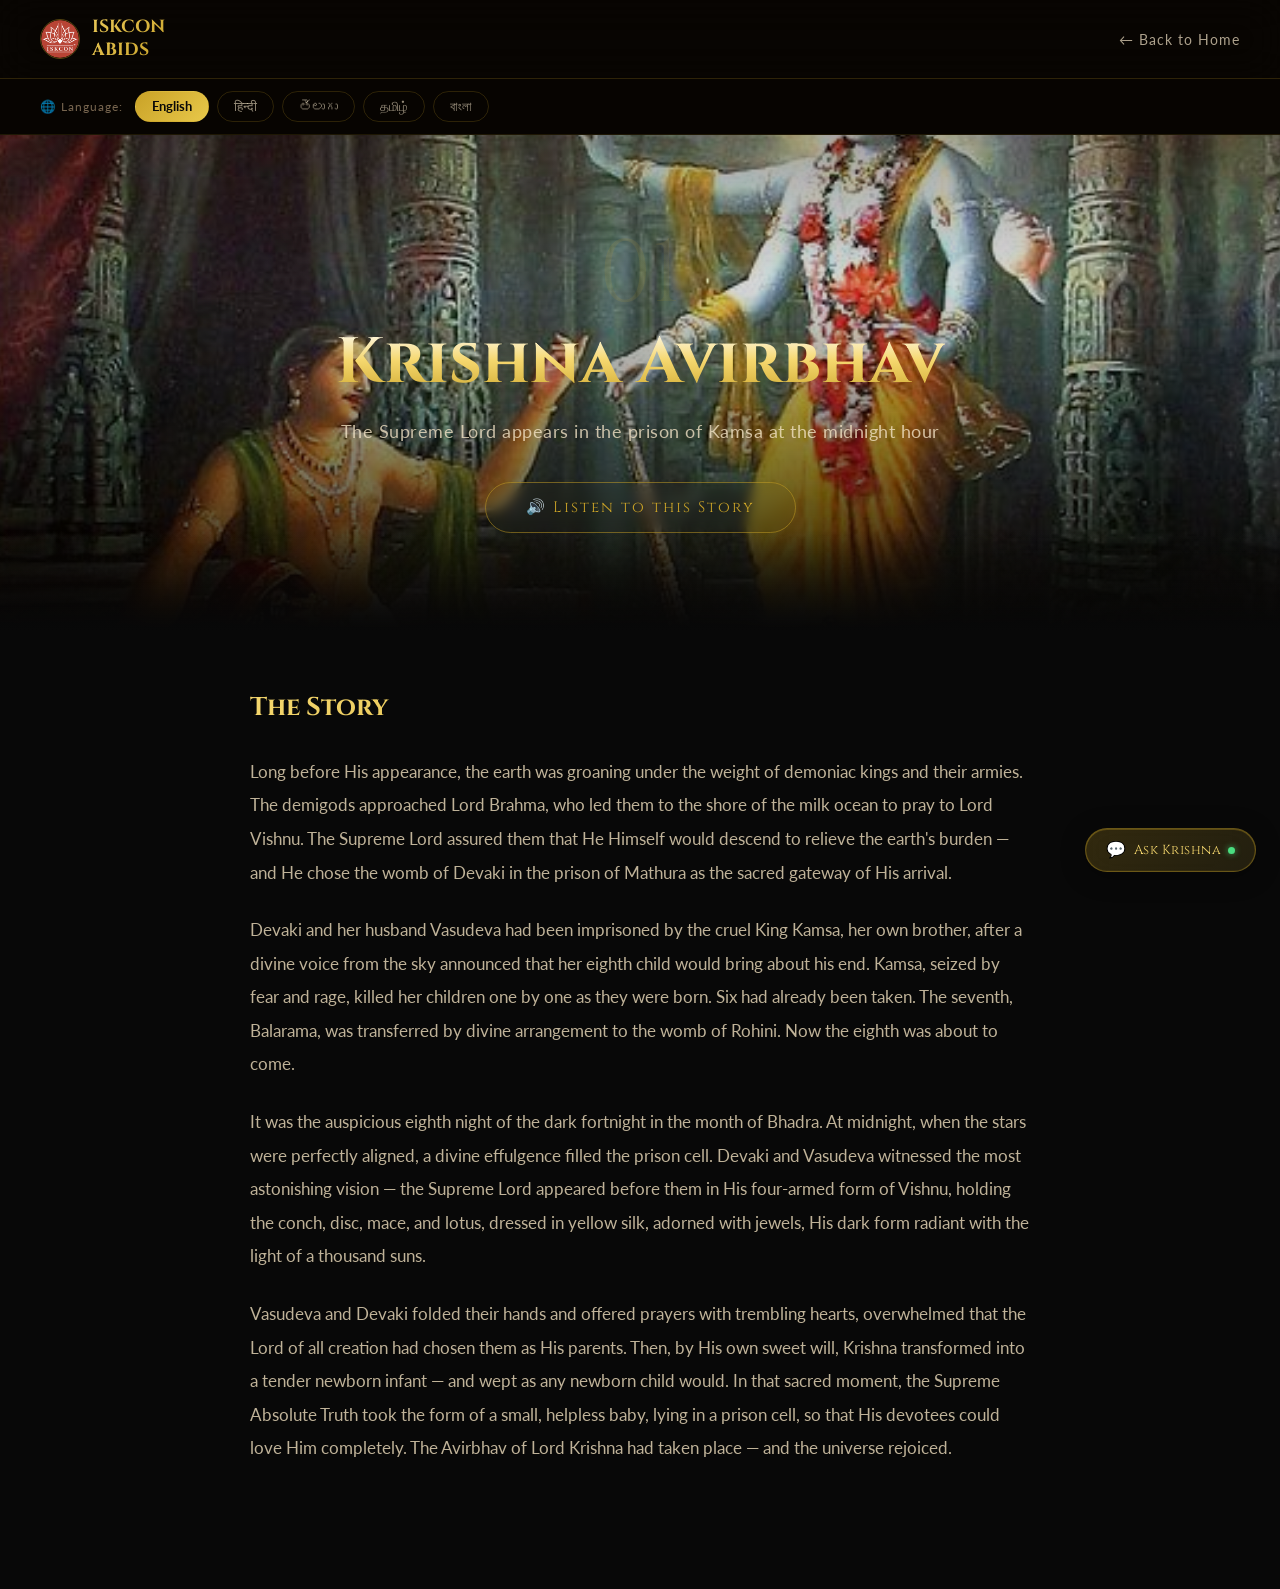
==== avirbhav.html @ 1210f763 "added avirbhav page" ====
<!DOCTYPE html>
<html lang="en">
  <head>
    <meta charset="UTF-8" />
    <meta name="viewport" content="width=device-width, initial-scale=1.0" />
    <title>Krishna Avirbhav - ISKCON Dioramas</title>
    <link rel="stylesheet" href="css/style.css" />
  </head>
  <body>

    <nav class="navbar">
      <div class="logo">
        <img src="images/logo.jpg" class="logo-img">
        <span>ISKCON <br> ABIDS</span>
      </div>
      <ul class="nav-links">
        <li><a href="index.html">← Back to Home</a></li>
      </ul>
    </nav>

    <!-- Language Bar -->
    <div class="lang-bar">
      <span class="lang-label">🌐 Language:</span>
      <div class="lang-pills">
        <button class="lang-pill active" data-lang="en" onclick="setLanguage('en', this)">English</button>
        <button class="lang-pill" data-lang="hi" onclick="setLanguage('hi', this)">हिन्दी</button>
        <button class="lang-pill" data-lang="te" onclick="setLanguage('te', this)">తెలుగు</button>
        <button class="lang-pill" data-lang="ta" onclick="setLanguage('ta', this)">தமிழ்</button>
        <button class="lang-pill" data-lang="bn" onclick="setLanguage('bn', this)">বাংলা</button>
      </div>
      <span class="lang-status" id="lang-status"></span>
    </div>

    <!-- Parallax Hero -->
    <div class="pastime-hero" id="pastime-hero">
      <div class="pastime-hero-bg" id="hero-bg" style="background-image: url('images/avirbhav.jpg');"></div>
      <div class="pastime-hero-overlay"></div>
      <div class="pastime-hero-content">
        <div class="pastime-number" data-translate="number">01</div>
        <h1 class="pastime-title" data-translate="title">Krishna Avirbhav</h1>
        <p class="pastime-subtitle" data-translate="subtitle">The Supreme Lord appears in the prison of Kamsa at the midnight hour</p>
        <button class="audio-btn" onclick="toggleAudio()">🔊 Listen to this Story</button>
      </div>
    </div>

    <!-- Story -->
    <div class="pastime-content">
      <div class="pastime-story" id="story-text">
        <h2 data-translate="story-heading">The Story</h2>
        <p data-translate="p1">Long before His appearance, the earth was groaning under the weight of demoniac kings and their armies. The demigods approached Lord Brahma, who led them to the shore of the milk ocean to pray to Lord Vishnu. The Supreme Lord assured them that He Himself would descend to relieve the earth's burden — and He chose the womb of Devaki in the prison of Mathura as the sacred gateway of His arrival.</p>
        <p data-translate="p2">Devaki and her husband Vasudeva had been imprisoned by the cruel King Kamsa, her own brother, after a divine voice from the sky announced that her eighth child would bring about his end. Kamsa, seized by fear and rage, killed her children one by one as they were born. Six had already been taken. The seventh, Balarama, was transferred by divine arrangement to the womb of Rohini. Now the eighth was about to come.</p>
        <p data-translate="p3">It was the auspicious eighth night of the dark fortnight in the month of Bhadra. At midnight, when the stars were perfectly aligned, a divine effulgence filled the prison cell. Devaki and Vasudeva witnessed the most astonishing vision — the Supreme Lord appeared before them in His four-armed form of Vishnu, holding the conch, disc, mace, and lotus, dressed in yellow silk, adorned with jewels, His dark form radiant with the light of a thousand suns.</p>
        <p data-translate="p4">Vasudeva and Devaki folded their hands and offered prayers with trembling hearts, overwhelmed that the Lord of all creation had chosen them as His parents. Then, by His own sweet will, Krishna transformed into a tender newborn infant — and wept as any newborn child would. In that sacred moment, the Supreme Absolute Truth took the form of a small, helpless baby, lying in a prison cell, so that His devotees could love Him completely. The Avirbhav of Lord Krishna had taken place — and the universe rejoiced.</p>
      </div>
    </div>

    <!-- Chatbot -->
    <button class="chat-toggle" onclick="toggleChat()">Ask Krishna</button>
    <div class="chat-window" id="chat-window">
      <div class="chat-header">
        <span>🛕 Krishna's Guide</span>
        <button onclick="toggleChat()" class="chat-close">✕</button>
      </div>
      <div class="chat-messages" id="chat-messages"></div>
      <div class="chat-input-area">
        <input type="text" id="chat-input" placeholder="Ask about Krishna..." onkeypress="handleKey(event)" />
        <button onclick="sendMessage()" class="send-btn">→</button>
      </div>
    </div>

    <script>
      const PASTIME_ID = 'avirbhav';
    </script>

    <script src="js/main.js"></script>

    <script>
      const heroBg = document.getElementById('hero-bg');
      const heroEl = document.getElementById('pastime-hero');

      function onScroll() {
        const scrollY  = window.scrollY;
        const heroH    = heroEl.offsetHeight;
        const parallax = scrollY * 0.4;
        const blur     = Math.min((scrollY / heroH) * 12, 12);
        const scale    = 1 + scrollY * 0.00015;
        heroBg.style.transform = `translateY(${parallax}px) scale(${scale})`;
        heroBg.style.filter    = `blur(${blur}px)`;
      }

      window.addEventListener('scroll', onScroll, { passive: true });
    </script>

    <script src="js/pastime-data.js"></script>
    <script src="js/translate.js"></script>

  </body>
</html>
---- css/style.css ----
@import url('https://fonts.googleapis.com/css2?family=Cinzel:wght@400;700&family=Lato:wght@300;400&display=swap');

* {
  margin: 0;
  padding: 0;
  box-sizing: border-box;
}

body {
  font-family: 'Lato', sans-serif;
  background-color: #080808;
  color: #f5e6c8;
  overflow-x: hidden;
  overscroll-behavior: none;
}

/* ─── NAVBAR ──────────────────────────────────────────────────────────────── */

.navbar {
  display: flex;
  justify-content: space-between;
  align-items: center;
  padding: 16px 40px;
  background: rgba(8, 4, 0, 0.75);
  backdrop-filter: blur(20px);
  -webkit-backdrop-filter: blur(20px);
  border-bottom: 1px solid rgba(201, 162, 39, 0.2);
  position: sticky;
  top: 0;
  z-index: 100;
  transition: all 0.3s;
}

.logo {
  font-family: 'Cinzel', serif;
  font-size: 1.1rem;
  font-weight: 700;
  background: linear-gradient(135deg, #f5d76e, #c9a227);
  -webkit-background-clip: text;
  -webkit-text-fill-color: transparent;
  background-clip: text;
  display: flex;
  align-items: center;
  gap: 12px;
  line-height: 1.3;
}

.logo-img {
  width: 40px;
  height: 40px;
  object-fit: cover;
  border-radius: 50%;
  border: 1px solid rgba(201, 162, 39, 0.4);
}

.nav-links {
  list-style: none;
  display: flex;
  gap: 30px;
}

.nav-links a {
  text-decoration: none;
  color: rgba(245, 230, 200, 0.7);
  font-size: 0.9rem;
  letter-spacing: 1px;
  transition: color 0.3s;
}

.nav-links a:hover {
  color: #c9a227;
}

/* ─── HERO ────────────────────────────────────────────────────────────────── */

.hero {
  min-height: 95vh;
  display: flex;
  align-items: center;
  justify-content: center;
  text-align: center;
  background: linear-gradient(rgba(0,0,0,0.45), rgba(0,0,0,0.65)),
    url('../images/bgr.jpg');
  background-size: cover;
  background-position: center;
  background-attachment: fixed;
  padding: 40px;
  position: relative;
}

.hero::after {
  content: '';
  position: absolute;
  bottom: 0;
  left: 0;
  right: 0;
  height: 120px;
  background: linear-gradient(transparent, #080808);
  pointer-events: none;
}

.hero-tag {
  font-size: 0.7rem;
  letter-spacing: 5px;
  color: rgba(201, 162, 39, 0.8);
  text-transform: uppercase;
  margin-bottom: 20px;
}

.hero-content h1 {
  font-family: 'Cinzel', serif;
  font-size: clamp(2.2rem, 5vw, 4.5rem);
  line-height: 1.15;
  margin-bottom: 20px;
  background: linear-gradient(180deg, #ffffff 0%, #f5d76e 40%, #c9a227 100%);
  -webkit-background-clip: text;
  -webkit-text-fill-color: transparent;
  background-clip: text;
  filter: drop-shadow(0 0 30px rgba(201,162,39,0.3));
}

.hero-content p {
  font-size: 1.1rem;
  color: rgba(245, 230, 200, 0.75);
  margin-bottom: 48px;
  max-width: 560px;
  line-height: 1.8;
  margin-left: auto;
  margin-right: auto;
}

.btn {
  display: inline-block;
  padding: 16px 44px;
  background: linear-gradient(135deg, #c9a227, #e8c84a);
  color: #080808;
  text-decoration: none;
  font-family: 'Cinzel', serif;
  font-weight: 700;
  letter-spacing: 2px;
  font-size: 0.9rem;
  border-radius: 50px;
  transition: all 0.4s cubic-bezier(0.175, 0.885, 0.32, 1.275);
  box-shadow: 0 4px 30px rgba(201,162,39,0.35);
  position: relative;
  z-index: 1;
}

.btn:hover {
  transform: translateY(-3px) scale(1.03);
  box-shadow: 0 8px 40px rgba(201,162,39,0.55);
}

/* ─── DIORAMAS SECTION ────────────────────────────────────────────────────── */

.dioramas-section {
  padding: 100px 40px;
  text-align: center;
  position: relative;
}

.section-label {
  font-size: 0.7rem;
  letter-spacing: 5px;
  color: rgba(201, 162, 39, 0.7);
  text-transform: uppercase;
  margin-bottom: 12px;
}

.section-title {
  font-family: 'Cinzel', serif;
  font-size: clamp(1.8rem, 3vw, 2.8rem);
  background: linear-gradient(135deg, #f5d76e, #c9a227);
  -webkit-background-clip: text;
  -webkit-text-fill-color: transparent;
  background-clip: text;
  margin-bottom: 12px;
}

.section-subtitle {
  color: rgba(168, 144, 112, 0.8);
  margin-bottom: 60px;
  font-size: 1rem;
}

.dioramas-grid {
  display: grid;
  grid-template-columns: repeat(auto-fit, minmax(280px, 1fr));
  gap: 28px;
  max-width: 1100px;
  margin: 0 auto;
}

/* ─── DIORAMA CARD ────────────────────────────────────────────────────────── */

.diorama-card {
  position: relative;
  border-radius: 20px;
  overflow: hidden;
  text-decoration: none;
  color: #f5e6c8;
  text-align: left;
  min-height: 340px;
  display: flex;
  flex-direction: column;
  justify-content: flex-end;
  border: 1px solid rgba(201, 162, 39, 0.18);
  transition:
    transform 0.5s cubic-bezier(0.175, 0.885, 0.32, 1.275),
    border-color 0.3s ease,
    box-shadow 0.3s ease,
    opacity 0.6s ease;
  will-change: transform, opacity;
}

/* ── Fly-in scroll animation ── */
.diorama-card.card-hidden {
  opacity: 0;
  transform: translateY(60px) scale(0.96);
}

.diorama-card.card-hidden.visible {
  opacity: 1;
  transform: translateY(0) scale(1);
}

/* ── Background image layer ── */
.card-bg-img {
  position: absolute;
  inset: 0;
  background-size: cover;
  background-position: center;
  background-color: rgba(26, 10, 0, 0.95); /* fallback when no image */
  transform: scale(1);
  transition:
    transform 0.65s cubic-bezier(0.25, 0.46, 0.45, 0.94),
    filter 0.65s ease;
  will-change: transform, filter;
  z-index: 0;
}

/* ── Dark gradient overlay ── */
.card-overlay {
  position: absolute;
  inset: 0;
  background: linear-gradient(
    to bottom,
    rgba(8, 4, 0, 0.10)  0%,
    rgba(8, 4, 0, 0.35) 35%,
    rgba(8, 4, 0, 0.78) 70%,
    rgba(8, 4, 0, 0.95) 100%
  );
  z-index: 1;
  transition: background 0.4s ease;
}

/* Gold shimmer line at top */
.diorama-card::before {
  content: '';
  position: absolute;
  top: 0;
  left: 0;
  right: 0;
  height: 1px;
  background: linear-gradient(90deg, transparent, rgba(201, 162, 39, 0.5), transparent);
  z-index: 3;
}

/* ── Text content layer ── */
.card-content {
  position: relative;
  z-index: 2;
  padding: 28px;
}

.card-number {
  font-family: 'Cinzel', serif;
  font-size: 2.8rem;
  background: linear-gradient(135deg, rgba(201,162,39,0.45), rgba(201,162,39,0.15));
  -webkit-background-clip: text;
  -webkit-text-fill-color: transparent;
  background-clip: text;
  margin-bottom: 10px;
  line-height: 1;
}

.diorama-card h3 {
  font-family: 'Cinzel', serif;
  font-size: 1.1rem;
  background: linear-gradient(135deg, #f5d76e, #c9a227);
  -webkit-background-clip: text;
  -webkit-text-fill-color: transparent;
  background-clip: text;
  margin-bottom: 8px;
  letter-spacing: 1px;
}

.diorama-card p {
  font-size: 0.88rem;
  color: rgba(212, 197, 169, 0.85);
  line-height: 1.65;
  margin-bottom: 20px;
}

.explore-link {
  color: #c9a227;
  font-size: 0.82rem;
  letter-spacing: 2px;
  transition: letter-spacing 0.3s ease, color 0.3s ease;
  display: inline-block;
}

/* ── Hover effects ── */
.diorama-card:hover {
  transform: translateY(-12px) scale(1.01) !important;
  border-color: rgba(201, 162, 39, 0.45);
  box-shadow:
    0 28px 70px rgba(0, 0, 0, 0.7),
    0 0 50px rgba(201, 162, 39, 0.12);
}

/* Image zooms in subtly on hover */
.diorama-card:hover .card-bg-img {
  transform: scale(1.1);
  filter: brightness(0.7) saturate(1.1);
}

/* Overlay deepens on hover */
.diorama-card:hover .card-overlay {
  background: linear-gradient(
    to bottom,
    rgba(8, 4, 0, 0.18)  0%,
    rgba(8, 4, 0, 0.50) 35%,
    rgba(8, 4, 0, 0.88) 70%,
    rgba(8, 4, 0, 0.97) 100%
  );
}

.diorama-card:hover .explore-link {
  letter-spacing: 3px;
  color: #e8c84a;
}

/* ─── PASTIME PARALLAX HERO ───────────────────────────────────────────────── */

.pastime-hero {
  position: relative;
  height: 55vh;
  min-height: 340px;
  display: flex;
  align-items: center;
  justify-content: center;
  text-align: center;
  overflow: hidden;
}

.pastime-hero-bg {
  position: absolute;
  top: -120px;
  left: -30px;
  right: -30px;
  bottom: -120px;
  background-size: cover;
  background-position: center;
  background-repeat: no-repeat;
  will-change: transform, filter;
  transition: filter 0.05s linear;
  z-index: 0;
}

.pastime-hero-overlay {
  position: absolute;
  inset: 0;
  background: linear-gradient(
    to bottom,
    rgba(8,4,0,0.35) 0%,
    rgba(8,4,0,0.15) 30%,
    rgba(8,4,0,0.55) 70%,
    rgba(8,4,0,0.92) 100%
  );
  z-index: 1;
}

.pastime-hero-content {
  position: relative;
  z-index: 2;
  padding: 0 24px;
  max-width: 720px;
}

.pastime-number {
  font-family: 'Cinzel', serif;
  font-size: clamp(3rem, 8vw, 5.5rem);
  background: linear-gradient(135deg, rgba(201,162,39,0.18), rgba(201,162,39,0.05));
  -webkit-background-clip: text;
  -webkit-text-fill-color: transparent;
  background-clip: text;
  margin-bottom: 8px;
  line-height: 1;
}

.pastime-title {
  font-family: 'Cinzel', serif;
  font-size: clamp(2.2rem, 6vw, 4rem);
  line-height: 1.15;
  background: linear-gradient(180deg, #ffffff 0%, #f5d76e 45%, #c9a227 100%);
  -webkit-background-clip: text;
  -webkit-text-fill-color: transparent;
  background-clip: text;
  filter: drop-shadow(0 2px 24px rgba(201,162,39,0.3));
  margin-bottom: 16px;
}

.pastime-subtitle {
  color: rgba(245, 230, 200, 0.78);
  font-size: clamp(0.95rem, 2.5vw, 1.15rem);
  margin-bottom: 36px;
  letter-spacing: 0.5px;
  line-height: 1.6;
}

.pastime-hero::after {
  content: '';
  position: absolute;
  bottom: 0;
  left: 0;
  right: 0;
  height: 100px;
  background: linear-gradient(transparent, #080808);
  z-index: 3;
  pointer-events: none;
}

/* ─── AUDIO BUTTON ────────────────────────────────────────────────────────── */

.audio-btn {
  position: relative;
  z-index: 4;
  background: transparent;
  border: 1px solid rgba(201,162,39,0.5);
  color: #c9a227;
  padding: 14px 40px;
  font-family: 'Cinzel', serif;
  font-size: 0.95rem;
  letter-spacing: 2px;
  border-radius: 50px;
  cursor: pointer;
  transition: all 0.3s;
  backdrop-filter: blur(6px);
  -webkit-backdrop-filter: blur(6px);
}

.audio-btn:hover {
  background: linear-gradient(135deg, #c9a227, #e8c84a);
  color: #080808;
  border-color: transparent;
  box-shadow: 0 4px 20px rgba(201,162,39,0.4);
}

/* ─── STORY CONTENT ───────────────────────────────────────────────────────── */

.pastime-content {
  max-width: 860px;
  margin: 0 auto;
  padding: 60px 40px 100px;
}

.pastime-story h2 {
  font-family: 'Cinzel', serif;
  font-size: 1.6rem;
  background: linear-gradient(135deg, #f5d76e, #c9a227);
  -webkit-background-clip: text;
  -webkit-text-fill-color: transparent;
  background-clip: text;
  margin-bottom: 30px;
}

.pastime-story p {
  font-size: 1.05rem;
  line-height: 2;
  color: rgba(212, 197, 169, 0.9);
  margin-bottom: 24px;
}

/* ─── SCROLL ANIMATIONS (non-card) ───────────────────────────────────────── */

.fade-in {
  opacity: 0;
  transform: translateY(30px);
  transition: opacity 0.7s ease, transform 0.7s ease;
}

.fade-in.visible {
  opacity: 1;
  transform: translateY(0);
}

/* ─── CHAT TOGGLE BUTTON ──────────────────────────────────────────────────── */

.chat-toggle {
  position: fixed !important;
  bottom: 28px;
  right: 24px;
  left: auto;
  top: auto;
  z-index: 9999;

  background: linear-gradient(
    135deg,
    rgba(201, 162, 39, 0.22) 0%,
    rgba(232, 200, 74, 0.12) 100%
  );
  backdrop-filter: blur(16px) saturate(180%);
  -webkit-backdrop-filter: blur(16px) saturate(180%);
  border: 1px solid rgba(201, 162, 39, 0.4);
  color: #f5d76e;

  padding: 12px 20px;
  font-family: 'Cinzel', serif;
  font-size: 0.82rem;
  letter-spacing: 0.5px;
  border-radius: 50px;
  cursor: pointer;
  white-space: nowrap;

  box-shadow:
    0 4px 24px rgba(0, 0, 0, 0.35),
    0 0 0 0.5px rgba(201, 162, 39, 0.15) inset,
    0 1px 0 rgba(201, 162, 39, 0.25) inset;

  transition: all 0.3s cubic-bezier(0.175, 0.885, 0.32, 1.275);
  animation: float 3s ease-in-out infinite;

  display: flex;
  align-items: center;
  gap: 7px;
}

.chat-toggle::before {
  content: '💬';
  font-size: 1rem;
  line-height: 1;
}

.chat-toggle::after {
  content: '';
  width: 7px;
  height: 7px;
  background: #4ade80;
  border-radius: 50%;
  flex-shrink: 0;
  box-shadow: 0 0 6px rgba(74, 222, 128, 0.7);
  animation: pulse-dot 2s ease-in-out infinite;
}

@keyframes float {
  0%, 100% { transform: translateY(0); }
  50%       { transform: translateY(-5px); }
}

@keyframes pulse-dot {
  0%, 100% { opacity: 1;   transform: scale(1); }
  50%       { opacity: 0.4; transform: scale(0.7); }
}

.chat-toggle:hover {
  background: linear-gradient(
    135deg,
    rgba(201, 162, 39, 0.42) 0%,
    rgba(232, 200, 74, 0.28) 100%
  );
  border-color: rgba(201, 162, 39, 0.7);
  color: #fff8e1;
  box-shadow:
    0 8px 32px rgba(0, 0, 0, 0.45),
    0 0 20px rgba(201, 162, 39, 0.2);
  animation: none;
  transform: translateY(-3px);
}

/* ─── CHAT WINDOW ─────────────────────────────────────────────────────────── */

.chat-window {
  position: fixed !important;
  bottom: 88px;
  right: 24px;
  left: auto;
  top: auto;
  width: 340px;
  height: 460px;

  background: rgba(8, 4, 0, 0.52);
  backdrop-filter: blur(28px) saturate(160%);
  -webkit-backdrop-filter: blur(28px) saturate(160%);

  border: 1px solid rgba(201, 162, 39, 0.22);
  border-radius: 24px;
  box-shadow:
    0 12px 40px rgba(0, 0, 0, 0.5),
    0 0 0 0.5px rgba(201, 162, 39, 0.08) inset,
    0 1px 0 rgba(201, 162, 39, 0.2) inset;

  display: none;
  flex-direction: column;
  z-index: 9998;
  overflow: hidden;
  transform-origin: bottom right;
}

.chat-window.open {
  display: flex;
  animation: chatOpen 0.25s cubic-bezier(0.175, 0.885, 0.32, 1.275) forwards;
}

@keyframes chatOpen {
  from { opacity: 0; transform: scale(0.88) translateY(12px); }
  to   { opacity: 1; transform: scale(1)    translateY(0); }
}

.chat-header {
  padding: 14px 18px 12px;
  display: flex;
  justify-content: space-between;
  align-items: center;
  font-family: 'Cinzel', serif;
  font-size: 0.88rem;
  letter-spacing: 0.5px;
  color: #e8c84a;
  background: rgba(201, 162, 39, 0.07);
  border-bottom: 1px solid rgba(201, 162, 39, 0.14);
  -webkit-text-fill-color: #e8c84a;
  background-clip: unset;
  -webkit-background-clip: unset;
}

.chat-close {
  background: rgba(201, 162, 39, 0.1);
  border: 1px solid rgba(201, 162, 39, 0.2);
  color: #c9a227;
  -webkit-text-fill-color: #c9a227;
  font-size: 0.78rem;
  width: 26px;
  height: 26px;
  border-radius: 50%;
  cursor: pointer;
  display: flex;
  align-items: center;
  justify-content: center;
  transition: all 0.2s;
  line-height: 1;
  flex-shrink: 0;
}

.chat-close:hover {
  background: rgba(201, 162, 39, 0.25);
  transform: scale(1.1);
}

.chat-messages {
  flex: 1;
  overflow-y: auto;
  padding: 16px;
  display: flex;
  flex-direction: column;
  gap: 10px;
}

.chat-messages::-webkit-scrollbar { width: 3px; }
.chat-messages::-webkit-scrollbar-track { background: transparent; }
.chat-messages::-webkit-scrollbar-thumb {
  background: rgba(201, 162, 39, 0.2);
  border-radius: 4px;
}

.message {
  padding: 10px 14px;
  border-radius: 16px;
  font-size: 0.86rem;
  line-height: 1.65;
  max-width: 88%;
}

.bot-message {
  background: rgba(255, 240, 200, 0.07);
  color: rgba(245, 230, 200, 0.92);
  border: 1px solid rgba(201, 162, 39, 0.12);
  align-self: flex-start;
  border-radius: 4px 16px 16px 16px;
}

.user-message {
  background: linear-gradient(135deg, rgba(201,162,39,0.75), rgba(232,200,74,0.82));
  color: #080808;
  align-self: flex-end;
  font-weight: 600;
  border-radius: 16px 4px 16px 16px;
}

.chat-input-area {
  padding: 12px 14px;
  display: flex;
  gap: 8px;
  border-top: 1px solid rgba(201, 162, 39, 0.1);
  background: rgba(0, 0, 0, 0.18);
}

#chat-input {
  flex: 1;
  background: rgba(255, 240, 200, 0.06);
  border: 1px solid rgba(201, 162, 39, 0.18);
  color: #f5e6c8;
  padding: 9px 14px;
  border-radius: 12px;
  font-size: 0.86rem;
  outline: none;
  transition: border-color 0.25s, background 0.25s;
}

#chat-input:focus {
  border-color: rgba(201, 162, 39, 0.45);
  background: rgba(255, 240, 200, 0.1);
}

#chat-input::placeholder {
  color: rgba(168, 144, 112, 0.4);
}

.send-btn {
  background: linear-gradient(135deg, rgba(201,162,39,0.85), rgba(232,200,74,0.9));
  color: #080808;
  border: none;
  padding: 9px 16px;
  border-radius: 12px;
  font-size: 1rem;
  cursor: pointer;
  transition: all 0.25s;
  font-weight: 700;
}

.send-btn:hover {
  transform: scale(1.06);
  box-shadow: 0 4px 14px rgba(201, 162, 39, 0.35);
}

/* ─── LANGUAGE BAR ────────────────────────────────────────────────────────── */

.lang-bar {
  display: flex;
  align-items: center;
  gap: 12px;
  padding: 12px 40px;
  background: rgba(8, 4, 0, 0.85);
  border-bottom: 1px solid rgba(201, 162, 39, 0.12);
  backdrop-filter: blur(10px);
  flex-wrap: wrap;
  position: sticky;
  top: 73px;
  z-index: 90;
}

.lang-label {
  font-size: 0.78rem;
  color: rgba(168, 144, 112, 0.7);
  letter-spacing: 1px;
  white-space: nowrap;
}

.lang-pills {
  display: flex;
  gap: 8px;
  flex-wrap: wrap;
}

.lang-pill {
  background: transparent;
  border: 1px solid rgba(201, 162, 39, 0.2);
  color: rgba(245, 230, 200, 0.6);
  padding: 6px 16px;
  border-radius: 50px;
  font-family: 'Lato', sans-serif;
  font-size: 0.82rem;
  cursor: pointer;
  transition: all 0.25s ease;
  white-space: nowrap;
}

.lang-pill:hover {
  border-color: rgba(201, 162, 39, 0.5);
  color: #c9a227;
}

.lang-pill.active {
  background: linear-gradient(135deg, #c9a227, #e8c84a);
  border-color: transparent;
  color: #080808;
  font-weight: 700;
}

.lang-status {
  font-size: 0.78rem;
  color: rgba(201, 162, 39, 0.7);
  font-style: italic;
  margin-left: auto;
  white-space: nowrap;
}

/* ─── MOBILE RESPONSIVE ───────────────────────────────────────────────────── */

@media (max-width: 768px) {
  .navbar {
    padding: 14px 20px;
  }

  .logo {
    font-size: 1rem;
  }

  .nav-links {
    gap: 16px;
  }

  .nav-links a {
    font-size: 0.8rem;
  }

  .hero {
    background-attachment: scroll;
  }

  .hero-content h1 {
    font-size: 2rem;
  }

  .dioramas-section {
    padding: 60px 16px;
  }

  .dioramas-grid {
    grid-template-columns: 1fr;
    gap: 20px;
  }

  .diorama-card {
    min-height: 280px;
  }

  .card-content {
    padding: 22px;
  }

  .card-number {
    font-size: 2.2rem;
  }

  .pastime-hero {
    height: 50vh;
    min-height: 300px;
  }

  .pastime-title {
    font-size: 2rem;
  }

  .pastime-content {
    padding: 40px 20px 80px;
  }

  .audio-btn {
    padding: 12px 28px;
    font-size: 0.85rem;
  }

  .chat-toggle {
    bottom: 20px;
    right: 16px;
    font-size: 0.78rem;
    padding: 10px 16px;
  }

  .chat-window {
    width: calc(100vw - 24px);
    max-width: 360px;
    height: 52vh;
    bottom: 76px;
    right: 12px;
    left: auto;
    border-radius: 20px;
  }

  .lang-bar {
    padding: 10px 16px;
    top: 61px;
    gap: 8px;
  }

  .lang-status {
    margin-left: 0;
    width: 100%;
  }

  .lang-pill {
    padding: 5px 12px;
    font-size: 0.78rem;
  }
}
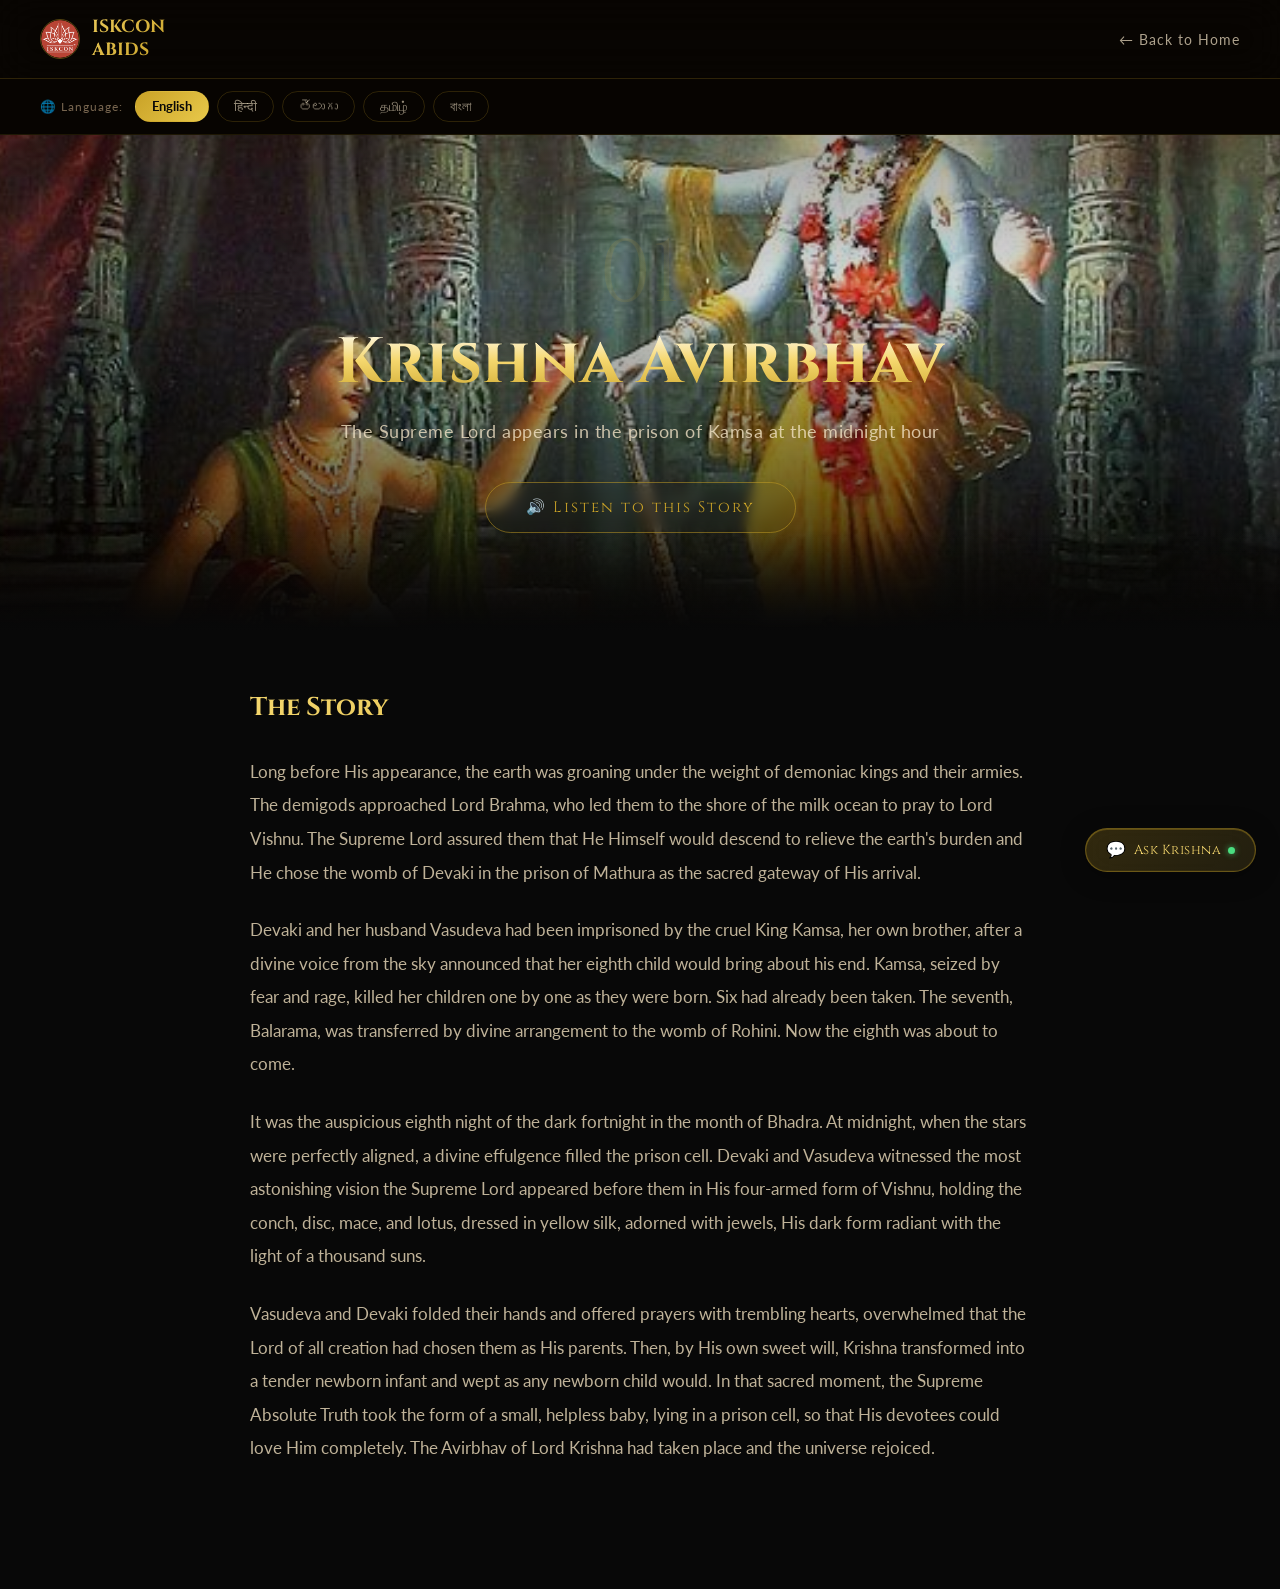
==== commit b3aef8b6: "add" ====
--- a/avirbhav.html
+++ b/avirbhav.html
@@ -47,10 +47,10 @@
     <div class="pastime-content">
       <div class="pastime-story" id="story-text">
         <h2 data-translate="story-heading">The Story</h2>
-        <p data-translate="p1">Long before His appearance, the earth was groaning under the weight of demoniac kings and their armies. The demigods approached Lord Brahma, who led them to the shore of the milk ocean to pray to Lord Vishnu. The Supreme Lord assured them that He Himself would descend to relieve the earth's burden — and He chose the womb of Devaki in the prison of Mathura as the sacred gateway of His arrival.</p>
+        <p data-translate="p1">Long before His appearance, the earth was groaning under the weight of demoniac kings and their armies. The demigods approached Lord Brahma, who led them to the shore of the milk ocean to pray to Lord Vishnu. The Supreme Lord assured them that He Himself would descend to relieve the earth's burden and He chose the womb of Devaki in the prison of Mathura as the sacred gateway of His arrival.</p>
         <p data-translate="p2">Devaki and her husband Vasudeva had been imprisoned by the cruel King Kamsa, her own brother, after a divine voice from the sky announced that her eighth child would bring about his end. Kamsa, seized by fear and rage, killed her children one by one as they were born. Six had already been taken. The seventh, Balarama, was transferred by divine arrangement to the womb of Rohini. Now the eighth was about to come.</p>
-        <p data-translate="p3">It was the auspicious eighth night of the dark fortnight in the month of Bhadra. At midnight, when the stars were perfectly aligned, a divine effulgence filled the prison cell. Devaki and Vasudeva witnessed the most astonishing vision — the Supreme Lord appeared before them in His four-armed form of Vishnu, holding the conch, disc, mace, and lotus, dressed in yellow silk, adorned with jewels, His dark form radiant with the light of a thousand suns.</p>
-        <p data-translate="p4">Vasudeva and Devaki folded their hands and offered prayers with trembling hearts, overwhelmed that the Lord of all creation had chosen them as His parents. Then, by His own sweet will, Krishna transformed into a tender newborn infant — and wept as any newborn child would. In that sacred moment, the Supreme Absolute Truth took the form of a small, helpless baby, lying in a prison cell, so that His devotees could love Him completely. The Avirbhav of Lord Krishna had taken place — and the universe rejoiced.</p>
+        <p data-translate="p3">It was the auspicious eighth night of the dark fortnight in the month of Bhadra. At midnight, when the stars were perfectly aligned, a divine effulgence filled the prison cell. Devaki and Vasudeva witnessed the most astonishing vision the Supreme Lord appeared before them in His four-armed form of Vishnu, holding the conch, disc, mace, and lotus, dressed in yellow silk, adorned with jewels, His dark form radiant with the light of a thousand suns.</p>
+        <p data-translate="p4">Vasudeva and Devaki folded their hands and offered prayers with trembling hearts, overwhelmed that the Lord of all creation had chosen them as His parents. Then, by His own sweet will, Krishna transformed into a tender newborn infant and wept as any newborn child would. In that sacred moment, the Supreme Absolute Truth took the form of a small, helpless baby, lying in a prison cell, so that His devotees could love Him completely. The Avirbhav of Lord Krishna had taken place and the universe rejoiced.</p>
       </div>
     </div>
 
